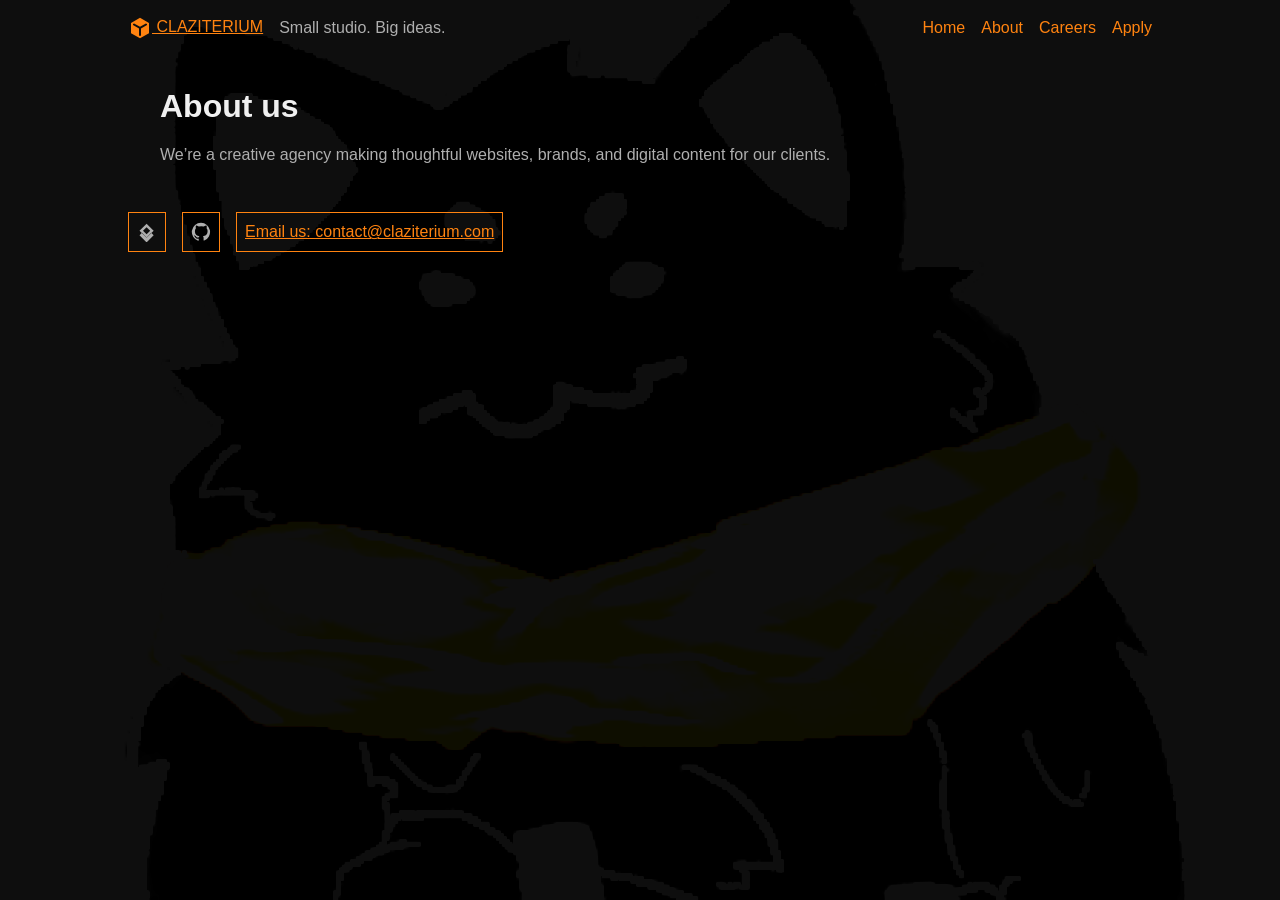
==== about.html @ a6db3840 "new layout and coolsies" ====
<!DOCTYPE html>
<html lang="en">
<head>
  <meta charset="UTF-8">
  <meta name="viewport" content="width=device-width, initial-scale=1">
  <meta name="description" content="Meet Pixel & Pine, a creative agency building client-focused digital work.">
    <link rel="stylesheet" href="layout.css">
  <link rel="stylesheet" href="colors.css">
  <link rel="stylesheet" href="animations.css">
  <title>About | CLAZITERIUM</title>
</head>
<body>
  <header>
    <p><a href="index.html"><svg class="company-logo" viewBox="0 -960 960 960" role="img"><use href="company_logo.svg#company-logo"></use></svg> CLAZITERIUM</a></p>
    <p>Small studio. Big ideas.</p>
    <nav>
      <a href="index.html">Home</a>
      <a href="about.html">About</a>
      <a href="jobs.html">Careers</a>
      <a href="apply.html">Apply</a>
    </nav>
  </header>

  <main>
    <h1>About us</h1>
    <p>We’re a creative agency making thoughtful websites, brands, and digital content for our clients.</p>
  </main>

  <footer>
    <a class="footer-icon-link" href="https://claziterium22080.atlassian.net/jira/software/projects/WWTP/summary?atlOrigin=eyJpIjoiZjNmYmI2YmEwNzhlNDMzZDg2ZTFlYWZmYTFjOGUzZjgiLCJwIjoiaiJ9">
      <svg viewBox="0 0 24 24" ><path d="M11.5 2 3 10.5l8.5 8.5L20 10.5 11.5 2Zm0 4.2 4.3 4.3-4.3 4.3-4.3-4.3 4.3-4.3ZM6 13l5.5 5.5L17 13l3 3-8.5 8.5L3 16l3-3Z"/></svg>
    </a>
    <a class="footer-icon-link" href="https://github.com/106726865/group-project">
      <svg viewBox="0 0 24 24" ><path d="M12 .9a11.1 11.1 0 0 0-3.5 21.6c.6.1.8-.2.8-.5v-2c-3.3.7-4-1.4-4-1.4-.5-1.3-1.3-1.6-1.3-1.6-1.1-.8.1-.8.1-.8 1.2.1 1.8 1.2 1.8 1.2 1.1 1.8 2.8 1.3 3.5 1 .1-.8.4-1.3.8-1.6-2.7-.3-5.5-1.3-5.5-6.1 0-1.3.5-2.4 1.2-3.2-.1-.3-.5-1.5.1-3.2 0 0 1-.3 3.3 1.2a11.4 11.4 0 0 1 6 0c2.3-1.5 3.3-1.2 3.3-1.2.6 1.7.2 2.9.1 3.2.8.8 1.2 1.9 1.2 3.2 0 4.8-2.9 5.8-5.6 6.1.4.4.8 1 .8 2v3c0 .3.2.6.8.5A11.1 11.1 0 0 0 12 .9Z"/></svg>
    </a>
    <a class="footer-email-link" href="mailto:contact@claziterium.com">Email us: contact@claziterium.com</a>
  </footer>
</body>
</html>
---- layout.css ----
body {
  width: 80%;
  margin: 0 auto;
  padding: 1rem;
}

header {
  display: flex;
  flex-wrap: wrap;
  align-items: center;
  gap: 1rem;
}

header p,
footer p {
  margin: 0;
}

header nav {
  display: flex;
  flex-wrap: wrap;
  gap: 1rem;
  margin-left: auto;
}

.company-logo {
  width: 1.5em;
  height: 1.5em;
  vertical-align: middle;
}

main {
  max-width: 60rem;
  margin: 3rem auto;
}

main > img {
  display: block;
  width: 100%;
  height: auto;
}

table {
  width: 100%;
  border-collapse: collapse;
  text-align: left;
}

th,
td {
  padding: 0.5rem;
}

form {
  display: flex;
  flex-wrap: wrap;
  align-items: center;
  gap: 0.5rem;
}

footer {
  display: flex;
  flex-wrap: wrap;
  align-items: center;
  gap: 1rem;
  margin-top: 3rem;
}

.footer-icon-link,
.footer-email-link {
  display: inline-flex;
  align-items: center;
  justify-content: center;
  min-height: 2.5rem;
  box-sizing: border-box;
  border: 1px solid currentColor;
  padding: 0.5rem;
}

.footer-icon-link svg {
  width: 1.25rem;
  height: 1.25rem;
  fill: currentColor;
}

@media (max-width: 40rem) {
  header nav {
    width: 100%;
    margin-left: 0;
  }
}

.intro-page {
  max-width: none;
  padding: 0;
}

.intro-header {
  position: relative;
  display: block;
}

.intro-brand {
  padding: 4rem 1.5rem 1rem;
  font-weight: bold;
}

.intro-search {
  position: absolute;
  top: 1rem;
  right: 1.5rem;
}

.intro-search input {
  min-width: 0;
  flex: 1;
}

.intro-brand .company-logo {
  width: 2rem;
  height: 2rem;
}

.intro-brand h1 {
  margin: 0;
  font-size: clamp(3rem, 12vw, 10rem);
  font-weight: bold;
  line-height: 1;
}

.intro-info-bar {
  display: grid;
  grid-template-columns: 1fr auto 1fr;
  align-items: center;
  gap: 1rem;
  padding: 0.75rem 1.5rem;
}

.intro-info-bar > :last-child {
  text-align: right;
}

.intro-info-bar nav {
  display: flex;
  flex-wrap: wrap;
  justify-content: center;
  gap: 1rem;
  margin: 0;
}

.intro-main {
  max-width: none;
  margin: 0;
  padding: 1.5rem 0;
}

.intro-sec {
  display: grid;
  grid-template-columns: 1fr;
  align-items: start;
  min-height: 24rem;
}

.intro-sec img {
  display: block;
  width: 100%;
  height: 24rem;
  object-fit: cover;
}

.intro-tagline {
  width: 100%;
  box-sizing: border-box;
  padding: 0.5rem 1.5rem;
}

.intro-tagline p {
  margin-top: 0;
  font-size: clamp(1.5rem, 4vw, 3.5rem);
}

.intro-tagline h2 {
  margin-top: 0.5rem;
  font-size: clamp(3rem, 10vw, 9rem);
  line-height: 0.98;
  text-align: right;
}

.intro-details {
  max-width: 60rem;
  margin: 3rem auto;
  padding: 0 1.5rem;
  font-size: 1.5em;
}

table {
  width: 100%;
  margin-inline: auto;
}

table,
table th,
table td {
  border: 1px solid #fff;
}

@media (max-width: 40rem) {
  .intro-search {
    right: 1rem;
    left: 1rem;
  }

  .intro-brand {
    padding-top: 5rem;
  }

  .intro-info-bar {
    grid-template-columns: 1fr;
  }

  .intro-info-bar > :last-child {
    text-align: left;
  }

  .intro-info-bar nav {
    justify-content: flex-start;
  }

  .intro-sec {
    grid-template-columns: 1fr;
  }

  .intro-sec img {
    height: auto;
    max-height: 24rem;
    object-fit: contain;
    object-position: left;
  }
}

nav a {
  text-decoration: none;
}

nav a:hover {
  text-decoration: underline;
}

.intro-info-bar {
  font-size: 1.5em;
}

.intro-page {
  width: 100%;
  max-width: none;
  margin: 0;
  padding: 0;
}

.intro-page .intro-brand {
  display: flex;
  align-items: center;
  justify-content: space-between;
  gap: 1rem;
  padding: clamp(1rem, 2.5vw, 2rem);
  border-bottom: 1px solid rgb(175 175 175 / 55%);
}

.intro-page .intro-brand .company-logo {
  order: 1;
  flex: 0 0 auto;
  width: clamp(2rem, 5vw, 4rem);
  height: clamp(2rem, 5vw, 4rem);
}

.intro-page .intro-brand h1 {
  min-width: 0;
  font-size: clamp(2.4rem, 10vw, 9rem);
  overflow-wrap: anywhere;
}

.intro-page .intro-info-bar {
  grid-template-columns: minmax(0, 1fr) auto minmax(0, 1fr);
  gap: 0;
  padding: 0;
  border-bottom: 1px solid rgb(175 175 175 / 55%);
  font-size: 1rem;
}

.intro-page .intro-info-bar > p {
  padding: 0.85rem 1rem;
  font-family: monospace;
  font-size: 0.75rem;
  letter-spacing: 0.08em;
  text-transform: uppercase;
}

.intro-page .intro-info-bar > :last-child {
  text-align: right;
}

.intro-page .intro-info-bar nav {
  gap: 0;
}

.intro-page .intro-info-bar nav a {
  display: block;
  padding: 0.85rem 1rem;
  border-right: 1px solid rgb(175 175 175 / 55%);
  border-left: 1px solid rgb(175 175 175 / 55%);
  font-family: monospace;
  font-size: 0.75rem;
  letter-spacing: 0.08em;
  text-transform: uppercase;
}

.intro-page .intro-main {
  display: grid;
  grid-template-columns: repeat(12, minmax(0, 1fr));
  grid-template-rows: minmax(24rem, auto) minmax(10rem, auto);
  max-width: none;
  margin: 0;
  padding: 0;
}

.intro-page .intro-sec,
.intro-page .intro-details,
.intro-page .intro-idea,
.intro-page .intro-search {
  min-width: 0;
  box-sizing: border-box;
  border: 1px solid rgb(175 175 175 / 55%);
}

.intro-page .intro-sec {
  grid-column: 1 / 9;
  grid-row: 1;
  display: flex;
  min-height: 0;
  align-items: stretch;
  background: linear-gradient(135deg, rgb(255 131 16 / 8%), transparent 65%);
}

.intro-page .intro-tagline {
  display: flex;
  flex-direction: column;
  justify-content: space-between;
  width: 100%;
  padding: clamp(1rem, 2.5vw, 2.5rem);
}

.intro-page .intro-tagline h2 {
  max-width: 12ch;
  margin: 2rem 0 0;
  font-size: clamp(3rem, 8vw, 8rem);
  line-height: 0.92;
  text-align: left;
  text-wrap: balance;
}

.intro-page .intro-details {
  grid-column: 9 / 13;
  grid-row: 1;
  max-width: none;
  min-height: 0;
  margin: 0;
  padding: clamp(1rem, 2vw, 1.75rem);
  background-color: rgb(255 255 255 / 3%);
  font-size: 1rem;
}

.intro-page .intro-details h2,
.intro-page .intro-search h2 {
  margin: 0.75rem 0 1rem;
  font-size: clamp(1.5rem, 2.5vw, 2.25rem);
  line-height: 1;
}

.intro-page .intro-details table {
  margin: 0;
  border-collapse: collapse;
  font-size: clamp(0.8rem, 1.2vw, 1rem);
}

.intro-page .intro-details table th,
.intro-page .intro-details table td {
  padding: 0.65rem 0.5rem;
  border: 1px solid rgb(175 175 175 / 40%);
}

.intro-page .intro-details table th {
  text-align: left;
}

.intro-page {
  display: block;
  font-family: monospace;
  font-size: 0.72rem;
  letter-spacing: 0.12em;
  text-transform: uppercase;
}

.intro-page .intro-idea {
  grid-column: 1 / 6;
  grid-row: 2;
  display: flex;
  flex-direction: column;
  justify-content: space-between;
  padding: 1rem clamp(1rem, 2.5vw, 2rem);
  background-color: rgb(255 255 255 / 3%);
}

.intro-page .intro-idea p {
  margin: 0;
  font-size: clamp(1.5rem, 3.5vw, 3rem);
  font-weight: 700;
  line-height: 0.95;
}

.intro-page .intro-search {
  position: static;
  top: auto;
  right: auto;
  left: auto;
  grid-column: 6 / 13;
  grid-row: 2;
  padding: 1rem clamp(1rem, 2.5vw, 2rem);
  background-color: rgb(255 131 16 / 5%);
}

.intro-page .intro-search form {
  display: grid;
  grid-template-columns: minmax(0, 1fr) auto;
  gap: 0.5rem;
}

.intro-page .intro-search label {
  grid-column: 1 / -1;
  font-size: 0.85rem;
}

.intro-page > footer {
  gap: 0;
  margin-top: 0;
  padding: 0.75rem 1rem;
  border: 1px solid rgb(175 175 175 / 55%);
}

.intro-page > footer > a {
  margin-left: -1px;
}

@media (max-width: 55rem) {
  .intro-page .intro-main {
    grid-template-columns: repeat(6, minmax(0, 1fr));
    grid-template-rows: minmax(22rem, auto) minmax(10rem, auto) minmax(10rem, auto);
  }

  .intro-page .intro-sec {
    grid-column: 1 / 5;
  }

  .intro-page .intro-details {
    grid-column: 5 / 7;
  }

  .intro-page .intro-idea {
    grid-column: 1 / 4;
    grid-row: 2;
  }

  .intro-page .intro-search {
    grid-column: 4 / 7;
    grid-row: 2;
  }
}

@media (max-width: 40rem) {
  .intro-page .intro-brand h1 {
    font-size: clamp(2.2rem, 11vw, 4.5rem);
  }

  .intro-page .intro-info-bar {
    grid-template-columns: 1fr;
  }

  .intro-page .intro-info-bar > :last-child {
    display: none;
  }

  .intro-page .intro-info-bar nav {
    justify-content: flex-start;
    border-top: 1px solid rgb(175 175 175 / 55%);
  }

  .intro-page .intro-info-bar nav a {
    flex: 1 1 auto;
    padding-inline: 0.65rem;
    text-align: center;
  }

  .intro-page .intro-main {
    grid-template-columns: repeat(2, minmax(0, 1fr));
    grid-template-rows: minmax(20rem, auto) auto auto;
  }

  .intro-page .intro-sec {
    grid-column: 1 / -1;
    grid-row: 1;
  }

  .intro-page .intro-tagline h2 {
    max-width: 10ch;
    font-size: clamp(3rem, 15vw, 5rem);
  }

  .intro-page .intro-details {
    grid-column: 1 / -1;
    grid-row: 2;
  }

  .intro-page .intro-idea {
    grid-column: 1;
    grid-row: 3;
    min-height: 9rem;
  }

  .intro-page .intro-search {
    grid-column: 2;
    grid-row: 3;
    min-height: 9rem;
  }

  .intro-page .intro-search form {
    grid-template-columns: 1fr;
  }

  .intro-page .intro-search label {
    grid-column: 1;
  }
}
---- colors.css ----
* {
    font-family: Arial, Helvetica, sans-serif;
    color: rgb(175 175 175 / 100%);
    h1, h2, th {
        color: rgb(240 240 240 / 100%)
    };
    p {
        color: rgb(175 175 175 / 100%);
    }
    [href] {
        color: rgb(255, 131, 16);
    }
}

body {
  background-color: rgb(14 14 14 / 100%);
  background-image:url("caption.png");
  background-blend-mode: darken;
  background-repeat: no-repeat;
  background-position: center;
  background-size: cover;
  background-attachment: fixed;
}

#site-search {
  background-color: #000;
}

svg {
    fill:rgb(255, 131, 16);
}
---- animations.css ----
.thecoolhire {
  height: 2rem;
  overflow: hidden;
  background-color: #ffbd16;
  animation: hiring-background-flash 2.5s linear infinite;
}

.thecoolhire span {
  font-family: monospace;
  font-weight: 700;
}

.hire-bar {
  display: flex;
  width: max-content;
  height: 100%;
  gap: 0;
  animation: hiring-scroll 24s linear infinite;
}

.hire-gr {
  display: flex;
  flex: 0 0 auto;
  align-items: center;
  width: max-content;
  gap: 30px;
  padding-right: 30px;
  white-space: nowrap;
}

.hire-gr > span:not(.main-strip) {
  flex: 0 0 auto;
  color: #000;
  font-size: 26px;
  animation: hiring-text-flash 2.5s linear infinite;
}

.hire-gr .main-strip {
  display: block;
  flex: 0 0 20rem;
  box-sizing: border-box;
  height: 1.25rem;
  color: #000;
  background-image: repeating-linear-gradient(
    45deg,
    currentColor 0 8px,
    transparent 8px 16px
  );
  animation: hiring-text-flash 2.5s linear infinite;
}

@keyframes hiring-scroll {
  to {
    transform: translateX(-10%);
  }
}

@keyframes hiring-background-flash {
  0%,
  30%,
  100% {
    background-color: #ffbd16;
  }

  50%,
  80% {
    background-color: #ea1b1b;
  }
}

@keyframes hiring-text-flash {
  0%,
  30%,
  100% {
    color: #000;
  }

  50%,
  80% {
    color: #fff;
  }
}
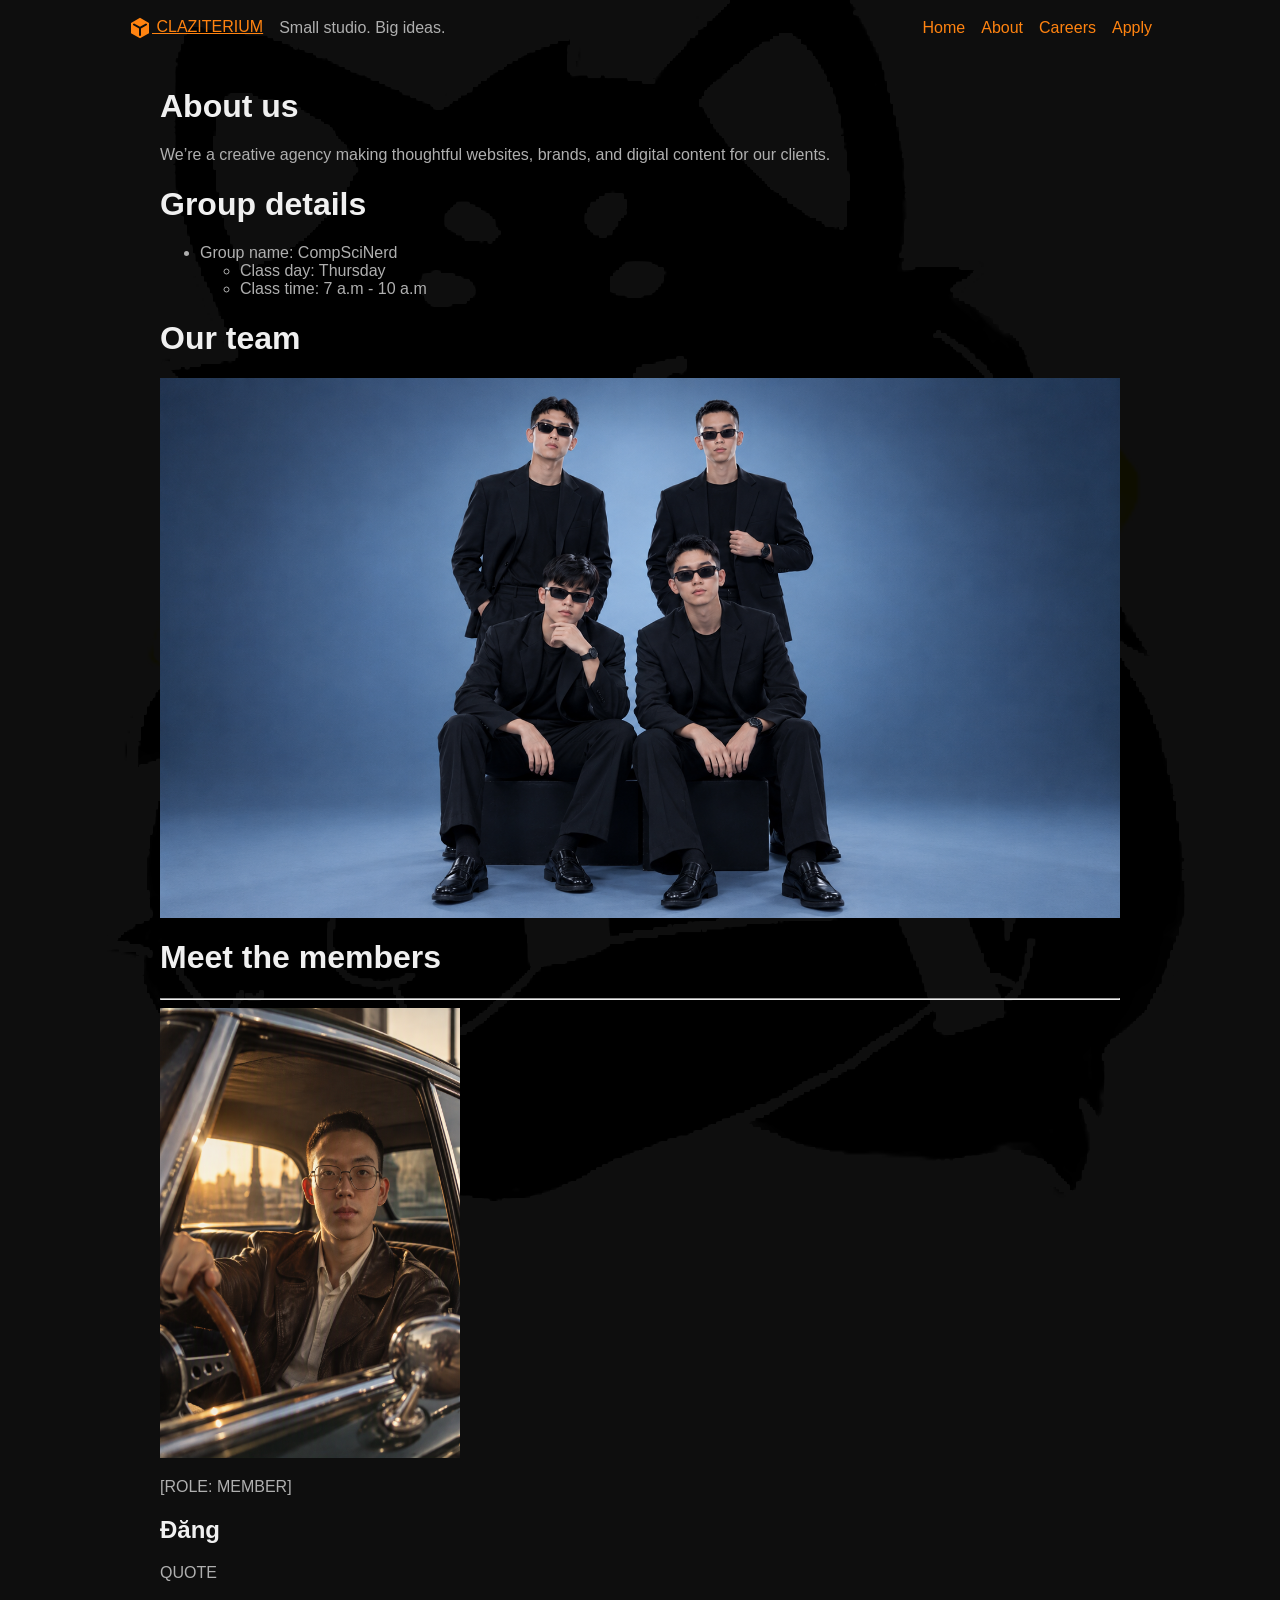
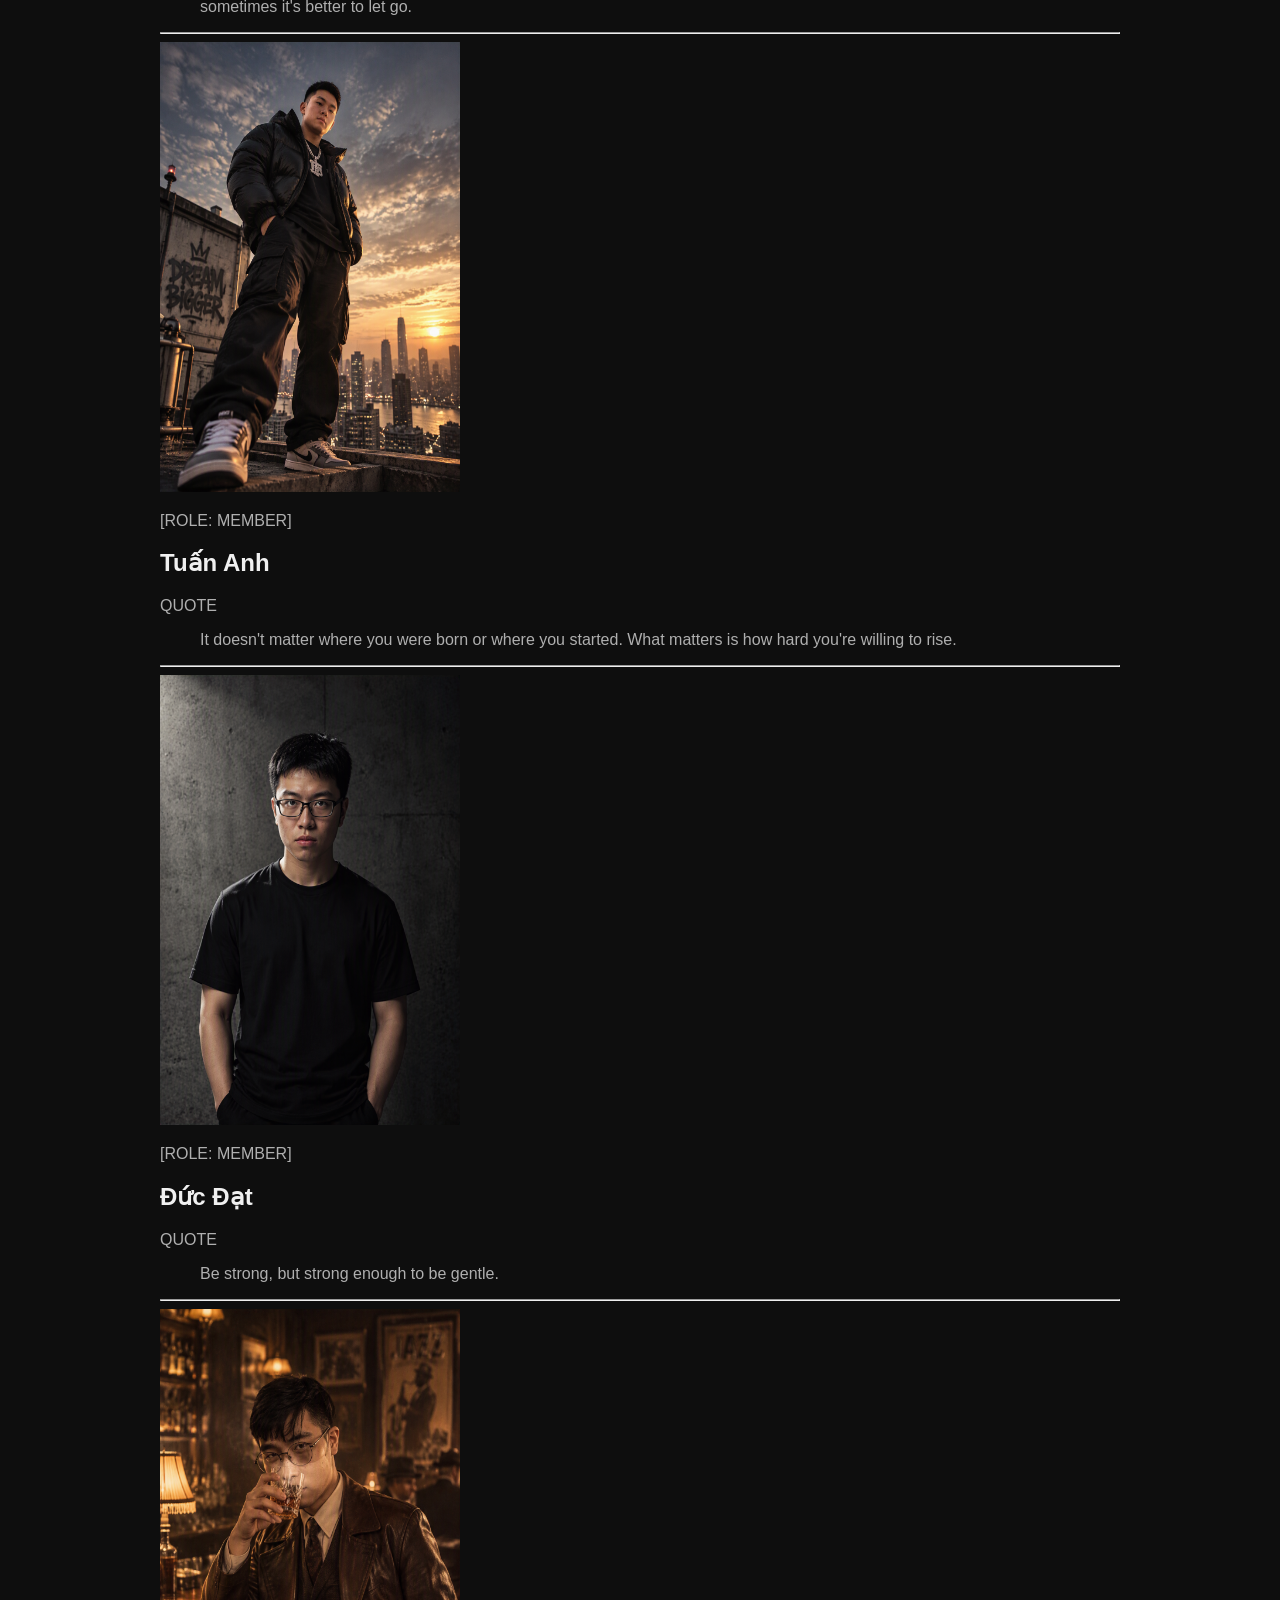
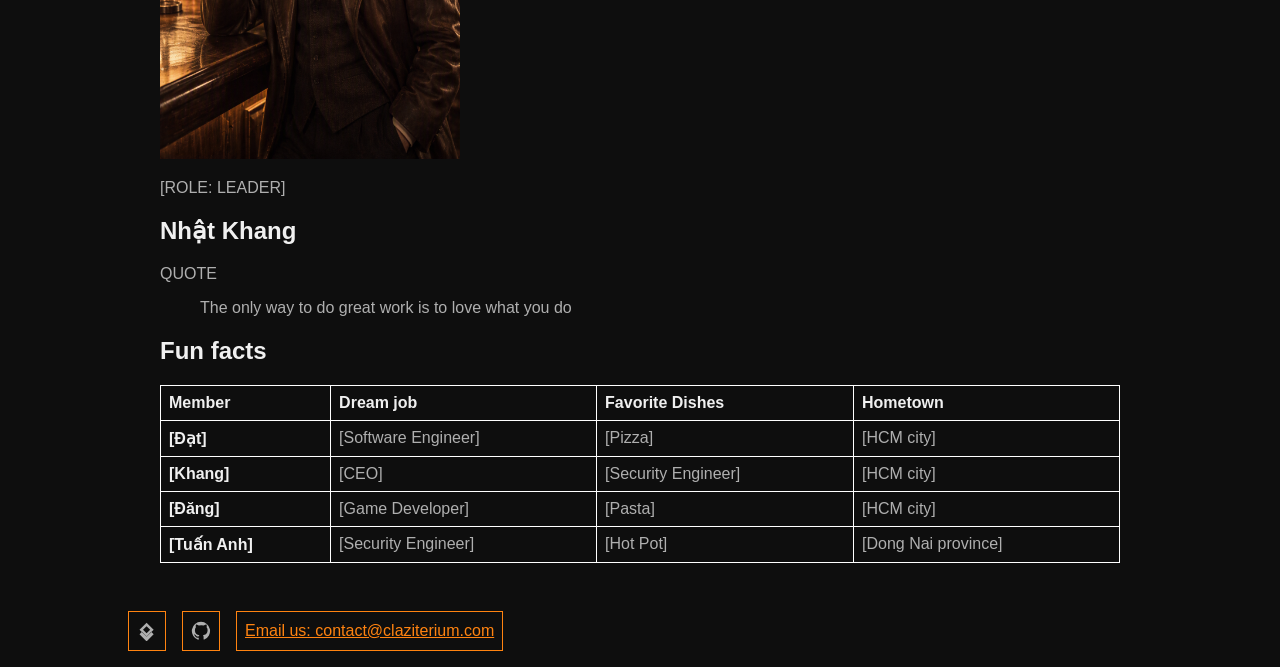
==== commit c3108a5c: "update about.html and individual, team pic" ====
--- a/about.html
+++ b/about.html
@@ -24,6 +24,93 @@
   <main>
     <h1>About us</h1>
     <p>We’re a creative agency making thoughtful websites, brands, and digital content for our clients.</p>
+    <h1>Group details</h1>
+    <ul>
+        <li>Group name: CompSciNerd</li>
+        <ul>
+            <li>Class day: Thursday</li>
+            <li>Class time: 7 a.m - 10 a.m</li>
+        </ul>
+    </ul>
+    
+    
+    <h1>Our team</h1>
+    <img src="teampic.png" width="1200" height="675" alt="team picture" class="team_pic">
+    <h1>Meet the members</h1>
+    <hr>
+    <div class="member-card">
+        <img src="dang.png" width="300" height="450">
+    
+        <div>
+            <p class="role">[ROLE: MEMBER]</p>
+            <h2>Đăng</h2>
+            <p>QUOTE</p>
+            <blockquote>sometimes it's better to let go.</blockquote>
+        </div>
+    </div>
+    <hr>
+
+
+    <div class="member-card">
+        <img src="ta.png" width="300" height="450">
+    
+        <div>
+            <p class="role">[ROLE: MEMBER]</p>
+            <h2>Tuấn Anh</h2>
+            <p>QUOTE</p>
+            <blockquote>It doesn't matter where you were born or where you started. What matters is how hard you're willing to rise.</blockquote>
+        </div>
+    </div>
+    <hr>
+
+
+    <div class="member-card">
+        <img src="dat.png" width="300" height="450">
+    
+        <div>
+            <p class="role">[ROLE: MEMBER]</p>
+            <h2>Đức Đạt</h2>
+            <p>QUOTE</p>
+            <blockquote>Be strong, but strong enough to be gentle.</blockquote>
+        </div>
+    </div>
+    <hr>
+
+
+
+    <div class="member-card">
+        <img src="khang.png" width="300" height="450">
+    
+        <div>
+            <p class="role">[ROLE: LEADER]</p>
+            <h2>Nhật Khang</h2>
+            <p>QUOTE</p>
+            <blockquote>The only way to do great work is to love what you do</blockquote>
+        </div>
+    </div>
+    
+    <h2 id="facts-heading">Fun facts</h2>
+    <div>
+        <table>
+          <thead>
+            <tr>
+              <th scope="col">Member</th>
+              <th scope="col">Dream job</th>
+              <th scope="col">Favorite Dishes</th>
+              <th scope="col">Hometown</th>
+            </tr>
+          </thead>
+          <tbody>
+            <tr><th scope="row">[Đạt]</th><td>[Software Engineer]</td><td>[Pizza]</td><td>[HCM city]</td></tr>
+            <tr><th scope="row">[Khang]</th><td>[CEO]</td><td>[Security Engineer]</td><td>[HCM city]</td></tr>
+            <tr><th scope="row">[Đăng]</th><td>[Game Developer]</td><td>[Pasta]</td><td>[HCM city]</td></tr>
+            <tr><th scope="row">[Tuấn Anh]</th><td>[Security Engineer]</td><td>[Hot Pot]</td><td>[Dong Nai province]</td></tr>
+          </tbody>
+        </table>
+    </div>
+
+
+
   </main>
 
   <footer>
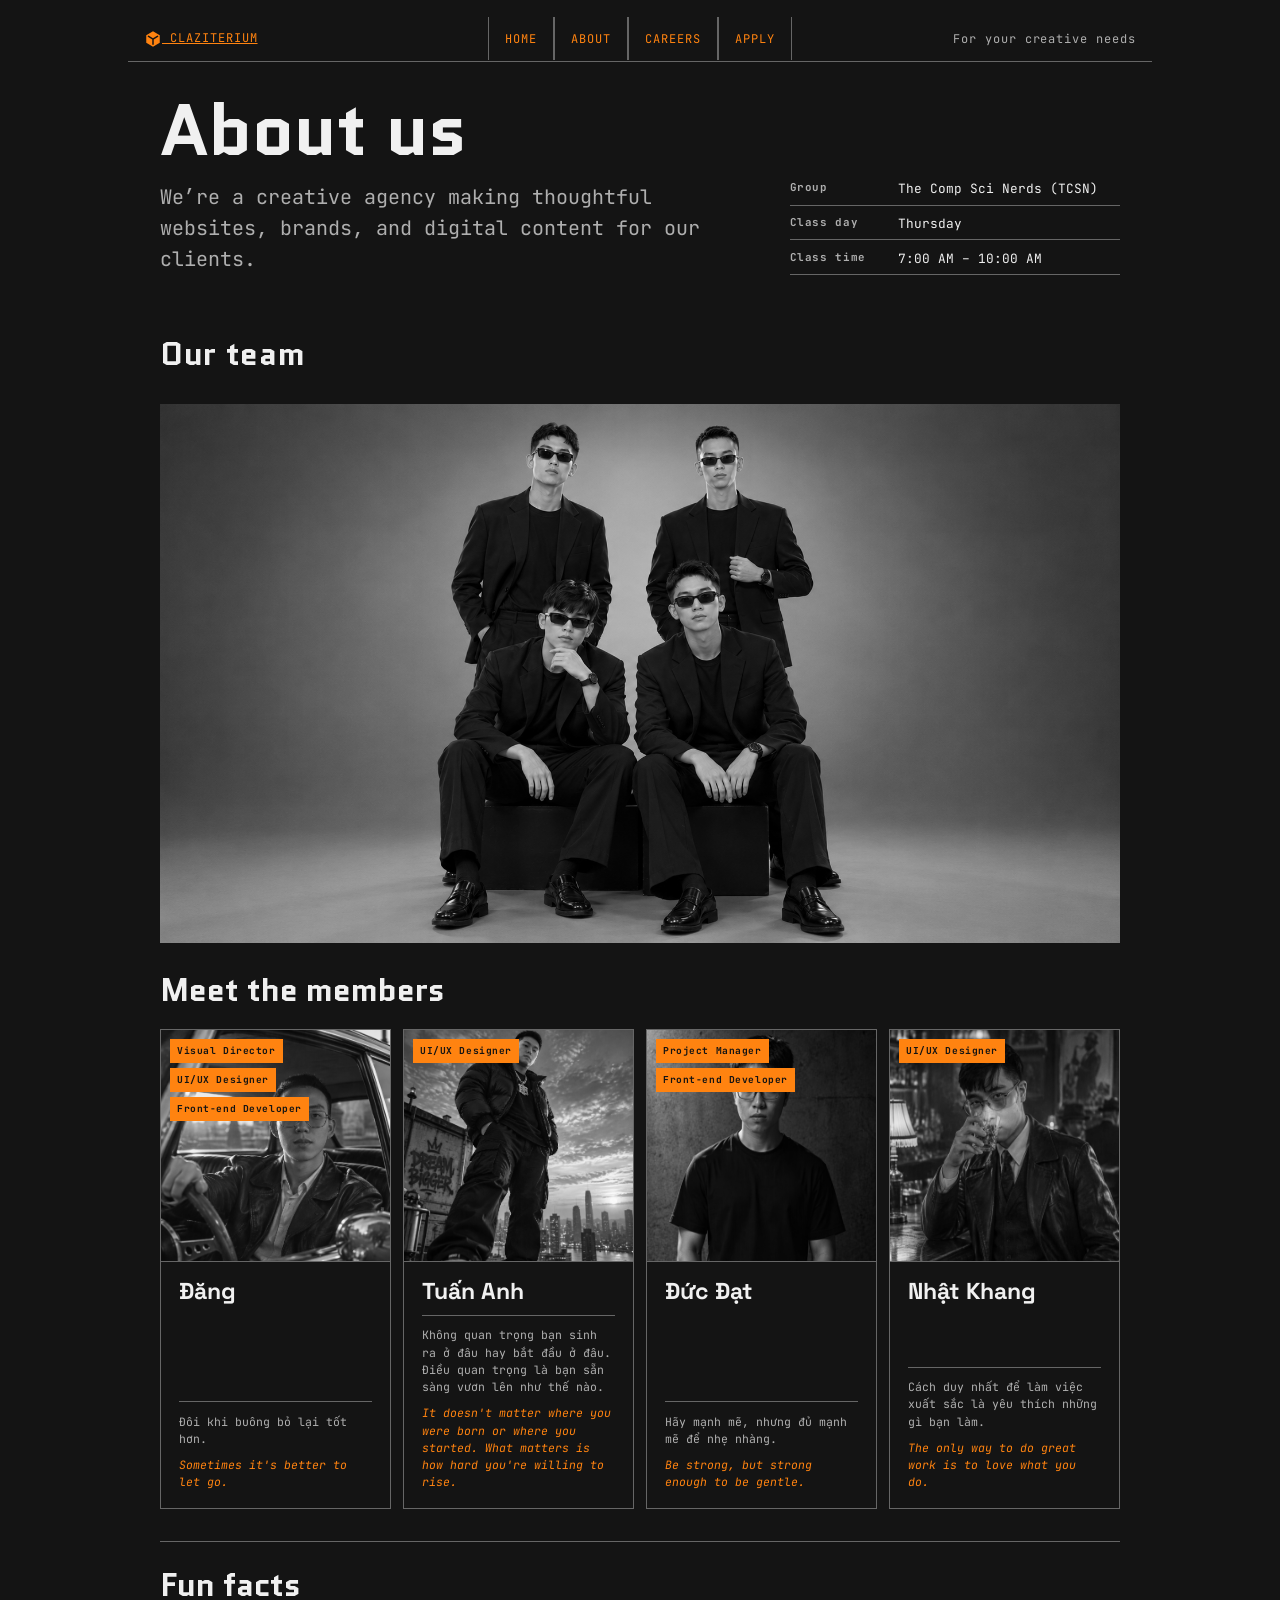
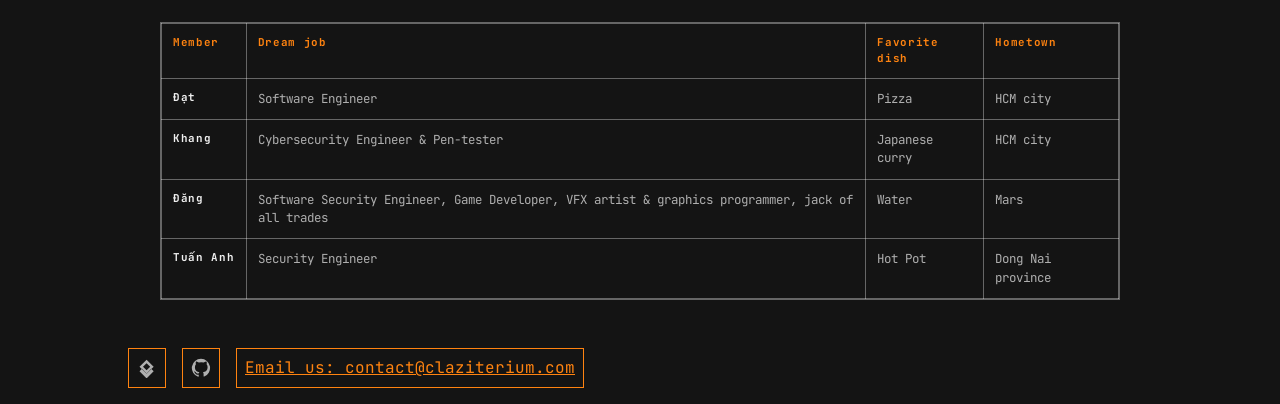
==== commit c69d661f: "dau ma" ====
--- a/about.html
+++ b/about.html
@@ -7,110 +7,131 @@
     <link rel="stylesheet" href="layout.css">
   <link rel="stylesheet" href="colors.css">
   <link rel="stylesheet" href="animations.css">
-  <title>About | CLAZITERIUM</title>
+  <link rel="stylesheet" href="about-styles.css">
+  <title>CLAZITERIUM | About</title>
 </head>
 <body>
-  <header>
+  <header class="site-header">
     <p><a href="index.html"><svg class="company-logo" viewBox="0 -960 960 960" role="img"><use href="company_logo.svg#company-logo"></use></svg> CLAZITERIUM</a></p>
-    <p>Small studio. Big ideas.</p>
     <nav>
       <a href="index.html">Home</a>
       <a href="about.html">About</a>
       <a href="jobs.html">Careers</a>
       <a href="apply.html">Apply</a>
     </nav>
+    <p class="site-header-note">For your creative needs</p>
   </header>
 
-  <main>
-    <h1>About us</h1>
-    <p>We’re a creative agency making thoughtful websites, brands, and digital content for our clients.</p>
-    <h1>Group details</h1>
-    <ul>
-        <li>Group name: CompSciNerd</li>
-        <ul>
-            <li>Class day: Thursday</li>
-            <li>Class time: 7 a.m - 10 a.m</li>
-        </ul>
-    </ul>
-    
-    
-    <h1>Our team</h1>
-    <img src="teampic.png" width="1200" height="675" alt="team picture" class="team_pic">
-    <h1>Meet the members</h1>
-    <hr>
-    <div class="member-card">
-        <img src="dang.png" width="300" height="450">
-    
-        <div>
-            <p class="role">[ROLE: MEMBER]</p>
-            <h2>Đăng</h2>
-            <p>QUOTE</p>
-            <blockquote>sometimes it's better to let go.</blockquote>
-        </div>
-    </div>
-    <hr>
+  <main class="about-page">
+    <section class="about-intro">
+      <div class="about-copy">
+        <h1>About us</h1>
+        <p>We’re a creative agency making thoughtful websites, brands, and digital content for our clients.</p>
+      </div>
+      <dl class="group-details">
+        <div><dt>Group</dt><dd>The Comp Sci Nerds (TCSN)</dd></div>
+        <div><dt>Class day</dt><dd>Thursday</dd></div>
+        <div><dt>Class time</dt><dd>7:00 AM – 10:00 AM</dd></div>
+      </dl>
+    </section>
 
+    <section class="team-section">
+      <div class="section-heading">
+        <h2 id="team-heading">Our team</h2>
+      </div>
+      <img src="teampic.png" width="1200" height="675" alt="The CLAZITERIUM team" class="team-picture" style="filter: grayscale();">
+      <h2 class="members-heading">Meet the members</h2>
+      <div class="member-list">
+        <article class="member-card">
+          <div class="member-image">
+            <img src="dang.png" width="300" height="450" alt="Đăng">
+            <div class="role-list">
+              <p class="role">Visual Director</p>
+              <p class="role">UI/UX Designer</p>
+              <p class="role">Front-end Developer</p>
+            </div>
+          </div>
+          <div class="member-details">
+            <h3>Đăng</h3>
+            <blockquote>
+              <p>Đôi khi buông bỏ lại tốt hơn.</p>
+              <p class="translate">Sometimes it's better to let go.</p>
+            </blockquote>
+          </div>
+        </article>
 
-    <div class="member-card">
-        <img src="ta.png" width="300" height="450">
-    
-        <div>
-            <p class="role">[ROLE: MEMBER]</p>
-            <h2>Tuấn Anh</h2>
-            <p>QUOTE</p>
-            <blockquote>It doesn't matter where you were born or where you started. What matters is how hard you're willing to rise.</blockquote>
-        </div>
-    </div>
-    <hr>
+        <article class="member-card">
+          <div class="member-image">
+            <img src="ta.png" width="300" height="450" alt="Tuấn Anh">
+            <div class="role-list">
+              <p class="role">UI/UX Designer</p>
+            </div>
+          </div>
+          <div class="member-details">
+            <h3>Tuấn Anh</h3>
+            <blockquote>
+              <p>Không quan trọng bạn sinh ra ở đâu hay bắt đầu ở đâu. Điều quan trọng là bạn sẵn sàng vươn lên như thế nào.</p>
+              <p class="translate">It doesn't matter where you were born or where you started. What matters is how hard you're willing to rise.</p>
+            </blockquote>
+          </div>
+        </article>
 
+        <article class="member-card">
+          <div class="member-image">
+            <img src="dat.png" width="300" height="450" alt="Đức Đạt">
+            <div class="role-list">
+              <p class="role">Project Manager</p>
+              <p class="role">Front-end Developer</p>
+            </div>
+          </div>
+          <div class="member-details">
+            <h3>Đức Đạt</h3>
+            <blockquote>
+              <p>Hãy mạnh mẽ, nhưng đủ mạnh mẽ để nhẹ nhàng.</p>
+              <p class="translate">Be strong, but strong enough to be gentle.</p>
+            </blockquote>
+          </div>
+        </article>
 
-    <div class="member-card">
-        <img src="dat.png" width="300" height="450">
-    
-        <div>
-            <p class="role">[ROLE: MEMBER]</p>
-            <h2>Đức Đạt</h2>
-            <p>QUOTE</p>
-            <blockquote>Be strong, but strong enough to be gentle.</blockquote>
-        </div>
-    </div>
-    <hr>
+        <article class="member-card">
+          <div class="member-image">
+            <img src="khang.png" width="300" height="450" alt="Nhật Khang">
+            <div class="role-list">
+              <p class="role">UI/UX Designer</p>
+            </div>
+          </div>
+          <div class="member-details">
+            <h3>Nhật Khang</h3>
+            <blockquote>
+              <p>Cách duy nhất để làm việc xuất sắc là yêu thích những gì bạn làm.</p>
+              <p class="translate">The only way to do great work is to love what you do.</p>
+            </blockquote>
+          </div>
+        </article>
+      </div>
+    </section>
 
-
-
-    <div class="member-card">
-        <img src="khang.png" width="300" height="450">
-    
-        <div>
-            <p class="role">[ROLE: LEADER]</p>
-            <h2>Nhật Khang</h2>
-            <p>QUOTE</p>
-            <blockquote>The only way to do great work is to love what you do</blockquote>
-        </div>
-    </div>
-    
-    <h2 id="facts-heading">Fun facts</h2>
-    <div>
+    <section class="facts-section">
+      <h2 id="facts-heading">Fun facts</h2>
+      <div class="facts-table-wrap">
         <table>
           <thead>
             <tr>
               <th scope="col">Member</th>
               <th scope="col">Dream job</th>
-              <th scope="col">Favorite Dishes</th>
+              <th scope="col">Favorite dish</th>
               <th scope="col">Hometown</th>
             </tr>
           </thead>
           <tbody>
-            <tr><th scope="row">[Đạt]</th><td>[Software Engineer]</td><td>[Pizza]</td><td>[HCM city]</td></tr>
-            <tr><th scope="row">[Khang]</th><td>[CEO]</td><td>[Security Engineer]</td><td>[HCM city]</td></tr>
-            <tr><th scope="row">[Đăng]</th><td>[Game Developer]</td><td>[Pasta]</td><td>[HCM city]</td></tr>
-            <tr><th scope="row">[Tuấn Anh]</th><td>[Security Engineer]</td><td>[Hot Pot]</td><td>[Dong Nai province]</td></tr>
+            <tr><th scope="row">Đạt</th><td>Software Engineer</td><td>Pizza</td><td>HCM city</td></tr>
+            <tr><th scope="row">Khang</th><td>Cybersecurity Engineer &amp; Pen-tester</td><td>Japanese curry</td><td>HCM city</td></tr>
+            <tr><th scope="row">Đăng</th><td>Software Security Engineer, Game Developer, VFX artist &amp; graphics programmer, jack of all trades</td><td>Water</td><td>Mars</td></tr>
+            <tr><th scope="row">Tuấn Anh</th><td>Security Engineer</td><td>Hot Pot</td><td>Dong Nai province</td></tr>
           </tbody>
         </table>
-    </div>
-
-
-
+      </div>
+    </section>
   </main>
 
   <footer>
--- a/layout.css
+++ b/layout.css
@@ -1,3 +1,5 @@
+@import url("variables.css");
+
 body {
   width: 80%;
   margin: 0 auto;
@@ -21,6 +23,55 @@
   flex-wrap: wrap;
   gap: 1rem;
   margin-left: auto;
+}
+
+.site-header {
+  display: grid;
+  grid-template-columns: minmax(0, 1fr) auto minmax(0, 1fr);
+  align-items: center;
+  gap: 0;
+  padding: 0;
+  border-bottom: 1px solid var(--border);
+}
+
+.site-header > p {
+  padding: 0.85rem 1rem;
+  font-family: var(--font-mono);
+  font-size: 0.75rem;
+  letter-spacing: 0.08em;
+}
+
+.site-header > p:first-child {
+  justify-self: start;
+}
+
+.site-header > .site-header-note {
+  justify-self: end;
+  text-align: right;
+}
+
+.site-header nav {
+  justify-content: center;
+  gap: 0;
+  margin: 0;
+}
+
+.site-header nav a {
+  display: block;
+  padding: 0.85rem 1rem;
+  border-right: 1px solid var(--border);
+  border-left: 1px solid var(--border);
+  font-family: var(--font-mono);
+  font-size: 0.75rem;
+  letter-spacing: 0.08em;
+  text-decoration: none;
+  text-transform: uppercase;
+}
+
+.site-header nav a:hover {
+  background: var(--accent);
+  color: var(--surface);
+  text-decoration: none;
 }
 
 .company-logo {
@@ -88,6 +139,25 @@
     width: 100%;
     margin-left: 0;
   }
+
+  .site-header {
+    grid-template-columns: 1fr;
+  }
+
+  .site-header > .site-header-note {
+    display: none;
+  }
+
+  .site-header nav {
+    width: 100%;
+    border-top: 1px solid var(--border);
+  }
+
+  .site-header nav a {
+    flex: 1 1 auto;
+    padding-inline: 0.65rem;
+    text-align: center;
+  }
 }
 
 .intro-page {
@@ -201,7 +271,7 @@
 table,
 table th,
 table td {
-  border: 1px solid #fff;
+  border: 1px solid var(--header);
 }
 
 @media (max-width: 40rem) {
@@ -263,7 +333,7 @@
   justify-content: space-between;
   gap: 1rem;
   padding: clamp(1rem, 2.5vw, 2rem);
-  border-bottom: 1px solid rgb(175 175 175 / 55%);
+  border-bottom: 1px solid var(--border);
 }
 
 .intro-page .intro-brand .company-logo {
@@ -283,16 +353,15 @@
   grid-template-columns: minmax(0, 1fr) auto minmax(0, 1fr);
   gap: 0;
   padding: 0;
-  border-bottom: 1px solid rgb(175 175 175 / 55%);
+  border-bottom: 1px solid var(--border);
   font-size: 1rem;
 }
 
 .intro-page .intro-info-bar > p {
   padding: 0.85rem 1rem;
-  font-family: monospace;
+  font-family: var(--font-mono);
   font-size: 0.75rem;
   letter-spacing: 0.08em;
-  text-transform: uppercase;
 }
 
 .intro-page .intro-info-bar > :last-child {
@@ -306,12 +375,11 @@
 .intro-page .intro-info-bar nav a {
   display: block;
   padding: 0.85rem 1rem;
-  border-right: 1px solid rgb(175 175 175 / 55%);
-  border-left: 1px solid rgb(175 175 175 / 55%);
-  font-family: monospace;
+  border-right: 1px solid var(--border);
+  border-left: 1px solid var(--border);
+  font-family: var(--font-mono);
   font-size: 0.75rem;
   letter-spacing: 0.08em;
-  text-transform: uppercase;
 }
 
 .intro-page .intro-main {
@@ -329,7 +397,7 @@
 .intro-page .intro-search {
   min-width: 0;
   box-sizing: border-box;
-  border: 1px solid rgb(175 175 175 / 55%);
+  border: 1px solid var(--border);
 }
 
 .intro-page .intro-sec {
@@ -338,7 +406,6 @@
   display: flex;
   min-height: 0;
   align-items: stretch;
-  background: linear-gradient(135deg, rgb(255 131 16 / 8%), transparent 65%);
 }
 
 .intro-page .intro-tagline {
@@ -365,7 +432,6 @@
   min-height: 0;
   margin: 0;
   padding: clamp(1rem, 2vw, 1.75rem);
-  background-color: rgb(255 255 255 / 3%);
   font-size: 1rem;
 }
 
@@ -385,7 +451,7 @@
 .intro-page .intro-details table th,
 .intro-page .intro-details table td {
   padding: 0.65rem 0.5rem;
-  border: 1px solid rgb(175 175 175 / 40%);
+  border: 1px solid var(--border);
 }
 
 .intro-page .intro-details table th {
@@ -394,10 +460,9 @@
 
 .intro-page {
   display: block;
-  font-family: monospace;
+  font-family: var(--font-mono);
   font-size: 0.72rem;
   letter-spacing: 0.12em;
-  text-transform: uppercase;
 }
 
 .intro-page .intro-idea {
@@ -407,7 +472,6 @@
   flex-direction: column;
   justify-content: space-between;
   padding: 1rem clamp(1rem, 2.5vw, 2rem);
-  background-color: rgb(255 255 255 / 3%);
 }
 
 .intro-page .intro-idea p {
@@ -425,7 +489,6 @@
   grid-column: 6 / 13;
   grid-row: 2;
   padding: 1rem clamp(1rem, 2.5vw, 2rem);
-  background-color: rgb(255 131 16 / 5%);
 }
 
 .intro-page .intro-search form {
@@ -439,11 +502,48 @@
   font-size: 0.85rem;
 }
 
+.intro-page .intro-search input[type="search"],
+.intro-page .intro-search button {
+  box-sizing: border-box;
+  min-height: 2.75rem;
+  border: 1px solid var(--border);
+  border-radius: 0;
+  font: inherit;
+  transition: 0.3s ease;
+}
+
+.intro-page .intro-search input[type="search"] {
+  width: 100%;
+  min-width: 0;
+  padding: 0.6rem 0.75rem;
+  color: var(--header);
+  background: var(--surface);
+}
+
+.intro-page .intro-search button {
+  padding: 0.6rem 1rem;
+  color: var(--surface);
+  background: var(--accent);
+  font-weight: 700;
+  cursor: pointer;
+}
+
+.intro-page .intro-search button:hover {
+  color: var(--header);
+  background: var(--surface);
+}
+
+.intro-page .intro-search input[type="search"]:focus-visible,
+.intro-page .intro-search button:focus-visible {
+  outline: 2px solid var(--accent);
+  outline-offset: 3px;
+}
+
 .intro-page > footer {
   gap: 0;
   margin-top: 0;
   padding: 0.75rem 1rem;
-  border: 1px solid rgb(175 175 175 / 55%);
+  border: 1px solid var(--border);
 }
 
 .intro-page > footer > a {
@@ -490,7 +590,7 @@
 
   .intro-page .intro-info-bar nav {
     justify-content: flex-start;
-    border-top: 1px solid rgb(175 175 175 / 55%);
+    border-top: 1px solid var(--border);
   }
 
   .intro-page .intro-info-bar nav a {
--- a/colors.css
+++ b/colors.css
@@ -1,31 +1,31 @@
+@import url("variables.css");
 * {
-    font-family: Arial, Helvetica, sans-serif;
-    color: rgb(175 175 175 / 100%);
-    h1, h2, th {
-        color: rgb(240 240 240 / 100%)
+    color: var(--text);
+    font-family: var(--font-mono);
+    h1 {
+        color: var(--header);
+        font-family: var(--font-head);
     };
-    p {
-        color: rgb(175 175 175 / 100%);
+    h2, th {
+        color: var(--header);
+        font-family: var(--font-body);
+    };
+    p, td, tr, label {
+        color: var(--text);
     }
     [href] {
-        color: rgb(255, 131, 16);
+        color: var(--accent);
     }
 }
 
 body {
-  background-color: rgb(14 14 14 / 100%);
-  background-image:url("caption.png");
-  background-blend-mode: darken;
-  background-repeat: no-repeat;
-  background-position: center;
-  background-size: cover;
-  background-attachment: fixed;
+  background-color: var(--surface);
 }
 
 #site-search {
-  background-color: #000;
+  background-color: var(--surface);
 }
 
 svg {
-    fill:rgb(255, 131, 16);
+    fill:var(--accent);
 }
--- a/animations.css
+++ b/animations.css
@@ -1,3 +1,4 @@
+@import url("variables.css");
 .thecoolhire {
   height: 2rem;
   overflow: hidden;
@@ -6,7 +7,7 @@
 }
 
 .thecoolhire span {
-  font-family: monospace;
+  font-family: var(--font-mono);
   font-weight: 700;
 }
 
@@ -31,7 +32,7 @@
 .hire-gr > span:not(.main-strip) {
   flex: 0 0 auto;
   color: #000;
-  font-size: 26px;
+  font-size: 1.5rem;
   animation: hiring-text-flash 2.5s linear infinite;
 }
 
@@ -80,3 +81,94 @@
     color: #fff;
   }
 }
+
+.intro-page .intro-brand {
+  overflow: hidden;
+}
+
+.intro-page .intro-brand h1 {
+  box-sizing: border-box;
+  padding: 0.12em 0.18em;
+  animation: landing-slide-from-left 800ms cubic-bezier(0.2, 0.8, 0.2, 1) both;
+}
+
+.intro-page .intro-main > section {
+  overflow: hidden;
+}
+
+.intro-page .intro-main .intro-tagline {
+  animation: landing-slide-from-bottom 700ms cubic-bezier(0.2, 0.8, 0.2, 1) both;
+}
+
+.intro-page .intro-sec .intro-tagline {
+  animation-delay: 250ms;
+}
+
+.intro-page .intro-details .intro-tagline {
+  animation-delay: 350ms;
+}
+
+.intro-page .intro-search .intro-tagline {
+  animation-delay: 900ms;
+}
+
+.intro-page .intro-main :is(th, td, p, label, button) {
+  animation: landing-text-enter 600ms cubic-bezier(0.2, 0.8, 0.2, 1) both;
+}
+
+.meh {
+  animation: landing-text-enter 600ms cubic-bezier(0.2, 0.8, 0.2, 1) both;
+}
+
+.intro-page .intro-details :is(th, td) {
+  animation-delay: 450ms;
+}
+
+.intro-page .intro-idea p {
+  animation-delay: 650ms;
+}
+
+.intro-page .intro-search :is(label, button) {
+  animation-delay: 800ms;
+}
+
+@keyframes landing-slide-from-left {
+  from {
+    transform: translateX(-105%);
+  }
+
+  to {
+    transform: translateX(0);
+  }
+}
+
+@keyframes landing-slide-from-bottom {
+  from {
+    transform: translateY(110%);
+  }
+
+  to {
+    transform: translateY(0);
+  }
+}
+
+@keyframes landing-text-enter {
+  from {
+    opacity: 0;
+    transform: translateY(1rem);
+  }
+
+  to {
+    opacity: 1;
+    transform: translateY(0);
+  }
+}
+
+@media (prefers-reduced-motion: reduce) {
+  .intro-page .intro-brand h1,
+  .intro-page .intro-main h2,
+  .intro-page .intro-main :is(th, td, p, label, button) {
+    animation: none;
+    transform: none;
+  }
+}
--- a/about-styles.css
+++ b/about-styles.css
@@ -0,0 +1,292 @@
+@import url("variables.css");
+
+.site-header {
+  border-bottom: 1px solid var(--border);
+}
+
+.about-page {
+  display: grid;
+  width: min(100%, 84rem);
+  max-width: none;
+  gap: 2rem;
+  margin: 2rem auto;
+  padding: 0 clamp(1rem, 3vw, 2rem);
+  box-sizing: border-box;
+}
+
+.about-page *,
+.about-page *::before,
+.about-page *::after {
+  border-radius: 0;
+}
+
+.about-page h1,
+.about-page h2,
+.about-page h3 {
+  margin: 0;
+  color: var(--header);
+}
+
+.about-page h1,
+.about-page h2 {
+  font-family: var(--font-head);
+}
+
+.about-page h1 {
+  font-size: clamp(2.5rem, 6vw, 4.5rem);
+  line-height: 1;
+}
+
+.about-page h2 {
+  font-size: clamp(1.5rem, 3vw, 2rem);
+}
+
+.about-page p,
+.about-page dd,
+.about-page td {
+  color: var(--text);
+}
+
+.about-intro {
+  display: grid;
+  grid-template-columns: minmax(0, 1.4fr) minmax(16rem, 0.8fr);
+  gap: clamp(1.5rem, 4vw, 4rem);
+  align-items: end;
+  padding-bottom: 1.5rem;
+  border-bottom: 0;
+}
+
+.about-copy p {
+  max-width: 40rem;
+  margin: 1rem 0 0;
+  font-size: clamp(1rem, 1.6vw, 1.25rem);
+  line-height: 1.55;
+}
+
+.group-details {
+  display: grid;
+  gap: 0.6rem;
+  margin: 0;
+}
+
+.group-details div {
+  display: grid;
+  grid-template-columns: 6rem minmax(0, 1fr);
+  gap: 0.75rem;
+  padding-bottom: 0.45rem;
+  border-bottom: 1px solid var(--border);
+}
+
+.group-details dt,
+.section-heading,
+.member-card .role,
+.facts-section th {
+  color: var(--text);
+  font-family: var(--font-mono);
+  font-size: 0.68rem;
+  font-weight: 700;
+  letter-spacing: 0.06em;
+}
+
+.group-details dd {
+  margin: 0;
+  color: var(--header);
+  font-size: 0.8rem;
+}
+
+.team-section {
+  display: grid;
+  gap: 1rem;
+}
+
+.section-heading {
+  padding-bottom: 0.65rem;
+  border-bottom: 0;
+}
+
+.team-picture {
+  display: block;
+  width: 100%;
+  height: auto;
+}
+
+.members-heading {
+  padding-top: 0.5rem;
+}
+
+.member-list {
+  display: grid;
+  grid-template-columns: repeat(4, minmax(0, 1fr));
+  gap: 0.75rem;
+}
+
+.member-card {
+  position: relative;
+  display: flex;
+  min-width: 0;
+  flex-direction: column;
+  border: 1px solid var(--border);
+  background: var(--surface);
+}
+
+.member-image {
+  position: relative;
+  min-width: 0;
+}
+
+.member-image img {
+  display: block;
+  width: 100%;
+  height: clamp(10rem, 18vw, 15rem);
+  border-bottom: 1px solid var(--border);
+  object-fit: cover;
+  object-position: center 35%;
+  filter:grayscale();
+}
+
+.role-list {
+  position: absolute;
+  top: 0.55rem;
+  left: 0.55rem;
+  display: flex;
+  max-width: calc(100% - 1.1rem);
+  flex-wrap: wrap;
+  align-items: flex-start;
+  gap: 5px;
+}
+
+.member-card .role {
+  max-width: 100%;
+  margin: 0;
+  padding: 0.35rem 0.45rem;
+  background: var(--accent);
+  color: var(--surface);
+  font-size: 0.6rem;
+  font-weight: 700;
+  line-height: 1.35;
+  overflow-wrap: break-word;
+}
+
+.member-details {
+  display: flex;
+  flex: 1;
+  flex-direction: column;
+  gap: 0.65rem;
+  padding: clamp(0.75rem, 1.4vw, 1.1rem);
+}
+
+.member-card h3 {
+  font-family: var(--font-body);
+  font-size: clamp(1.15rem, 1.8vw, 1.5rem);
+  line-height: 1.1;
+  overflow-wrap: anywhere;
+}
+
+.member-card blockquote {
+  display: grid;
+  gap: 0.55rem;
+  margin: auto 0 0;
+  padding: 0.65rem 0 0;
+  border-top: 1px solid var(--border);
+  color: var(--text);
+  font-size: 0.72rem;
+  line-height: 1.5;
+}
+
+.member-card blockquote p {
+  margin: 0;
+}
+
+.member-card .translate {
+  color: var(--accent);
+  font-style: italic;
+}
+
+.facts-section {
+  display: grid;
+  gap: 0.85rem;
+  padding-top: 1.25rem;
+  border-top: 1px solid var(--border);
+}
+
+.facts-table-wrap {
+  overflow-x: auto;
+  border: 1px solid var(--border);
+}
+
+.facts-section table {
+  min-width: 40rem;
+  border-collapse: collapse;
+}
+
+.facts-section th,
+.facts-section td {
+  padding: 0.7rem;
+  border: 1px solid var(--border);
+  text-align: left;
+  vertical-align: top;
+  line-height: 1.45;
+}
+
+.facts-section thead th {
+  color: var(--accent);
+}
+
+.facts-section tbody th {
+  color: var(--header);
+  white-space: nowrap;
+}
+
+.facts-section td {
+  font-size: 0.78rem;
+}
+
+@media (max-width: 58rem) {
+  .about-intro {
+    grid-template-columns: minmax(0, 1.2fr) minmax(14rem, 0.8fr);
+  }
+
+  .member-list {
+    grid-template-columns: repeat(2, minmax(0, 1fr));
+  }
+
+  .member-image img {
+    height: clamp(12rem, 30vw, 17rem);
+  }
+}
+
+@media (max-width: 40rem) {
+  .about-page {
+    gap: 1.5rem;
+    margin-block: 1.25rem;
+  }
+
+  .about-intro {
+    grid-template-columns: minmax(0, 1fr);
+    gap: 1.25rem;
+  }
+
+  .member-list {
+    grid-template-columns: minmax(0, 1fr);
+  }
+
+  .member-card {
+    display: grid;
+    grid-template-columns: minmax(6.5rem, 0.75fr) minmax(0, 1.25fr);
+  }
+
+  .member-image img {
+    height: 100%;
+    min-height: 12rem;
+    border-bottom: 0;
+  }
+
+  .member-image {
+    border-right: 1px solid var(--border);
+  }
+
+  .member-details {
+    gap: 0.45rem;
+    padding: 0.75rem;
+  }
+}
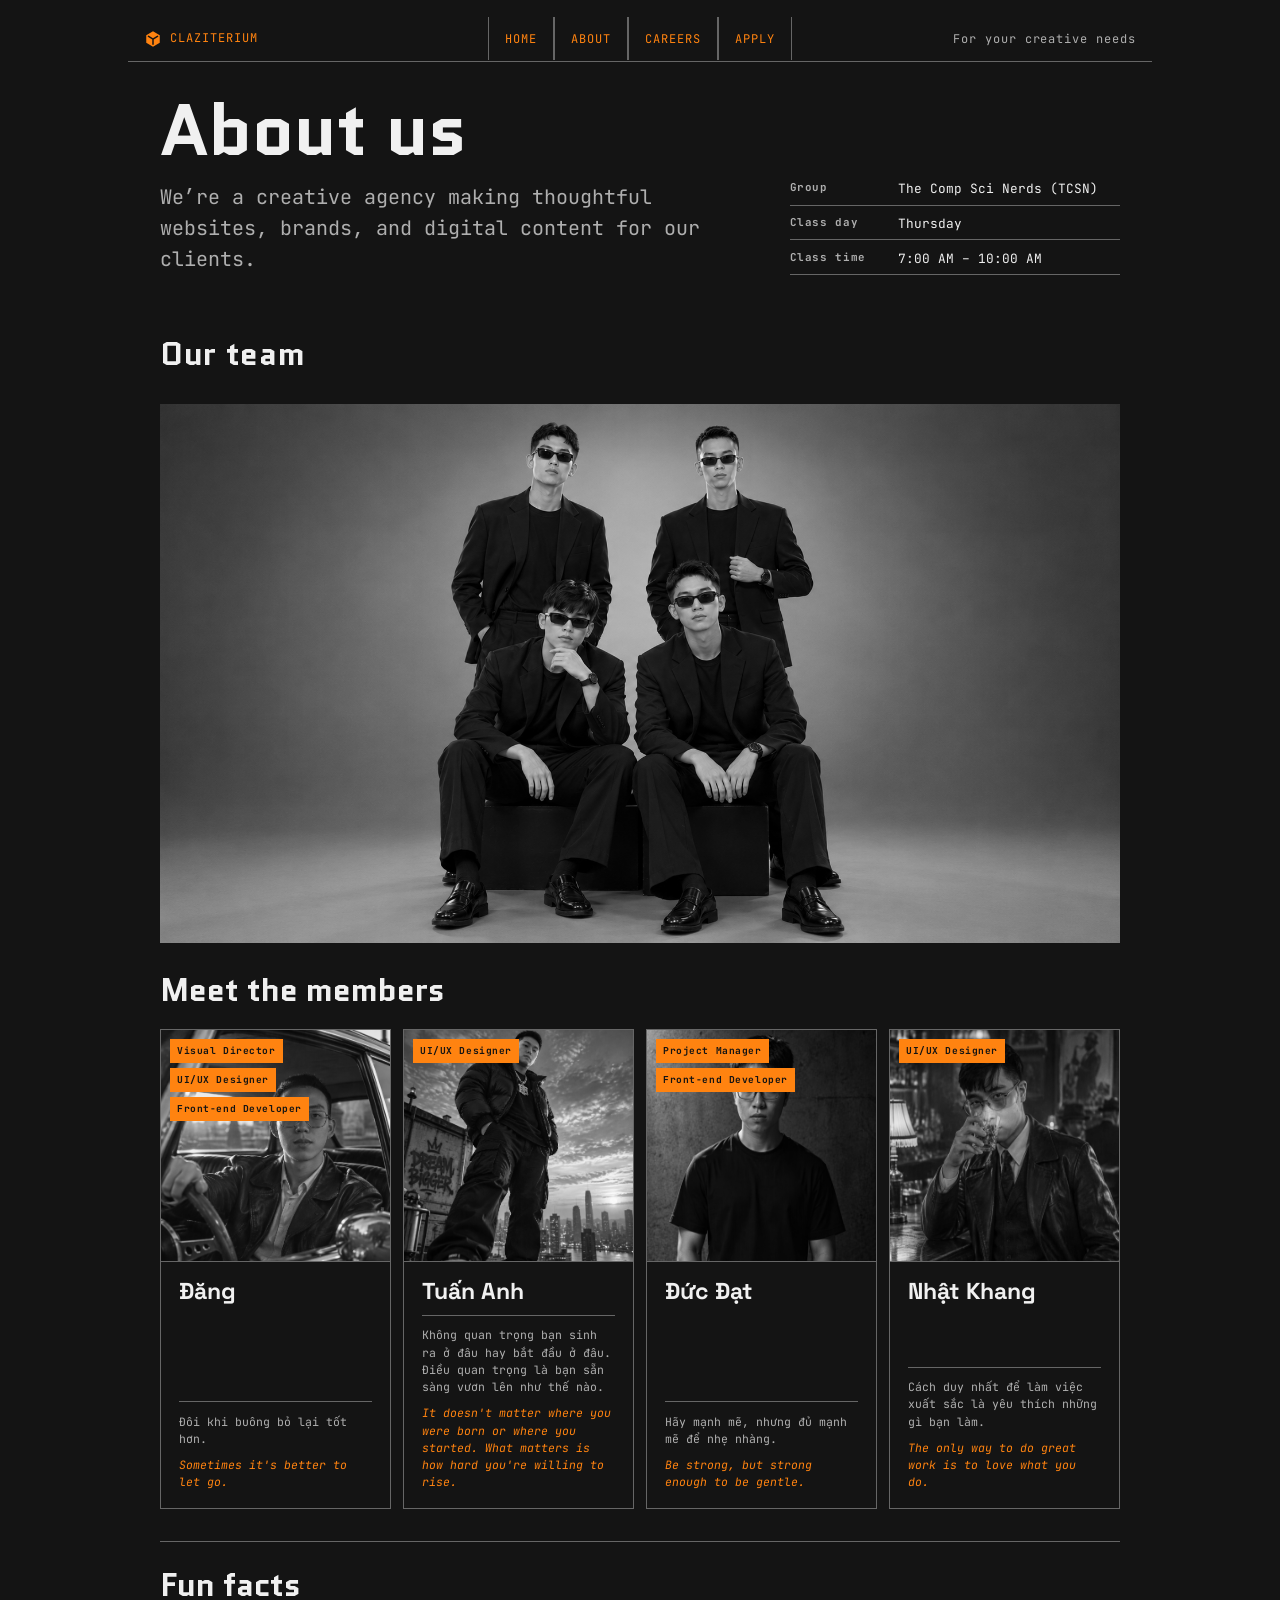
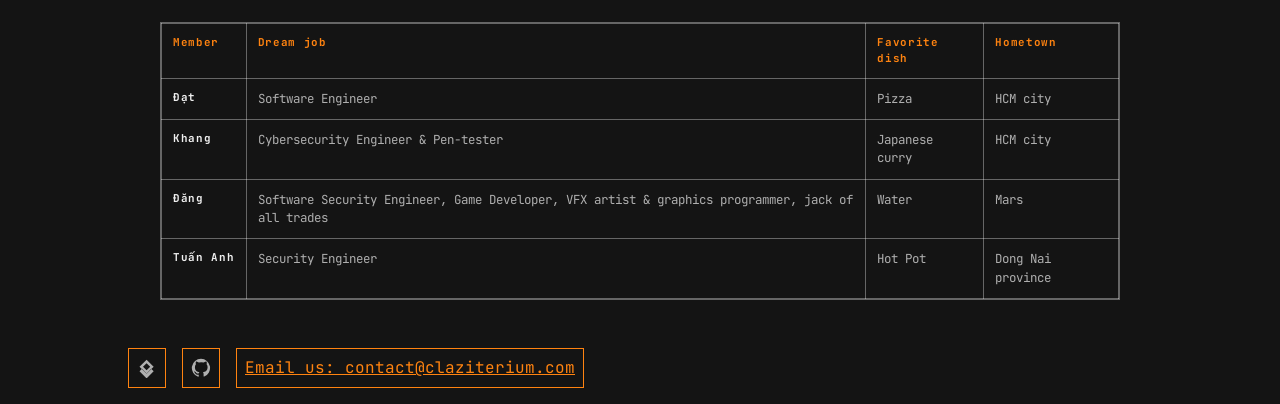
==== commit 15e32c76: "added content into apply.html and styles yay" ====
--- a/about.html
+++ b/about.html
@@ -12,7 +12,7 @@
 </head>
 <body>
   <header class="site-header">
-    <p><a href="index.html"><svg class="company-logo" viewBox="0 -960 960 960" role="img"><use href="company_logo.svg#company-logo"></use></svg> CLAZITERIUM</a></p>
+    <p><a href="index.html" style="text-decoration: none;"><svg class="company-logo" viewBox="0 -960 960 960"><use href="company_logo.svg#company-logo"></use></svg> CLAZITERIUM</a></p>
     <nav>
       <a href="index.html">Home</a>
       <a href="about.html">About</a>
--- a/layout.css
+++ b/layout.css
@@ -401,7 +401,7 @@
 }
 
 .intro-page .intro-sec {
-  grid-column: 1 / 9;
+  grid-column: 1 / 8;
   grid-row: 1;
   display: flex;
   min-height: 0;
@@ -426,36 +426,81 @@
 }
 
 .intro-page .intro-details {
-  grid-column: 9 / 13;
+  grid-column: 8 / -1;
   grid-row: 1;
   max-width: none;
   min-height: 0;
   margin: 0;
-  padding: clamp(1rem, 2vw, 1.75rem);
+  padding: clamp(0.85rem, 1.4vw, 1.25rem);
   font-size: 1rem;
+  letter-spacing: normal;
+  border: 0;
 }
 
 .intro-page .intro-details h2,
 .intro-page .intro-search h2 {
-  margin: 0.75rem 0 1rem;
-  font-size: clamp(1.5rem, 2.5vw, 2.25rem);
+  margin: 0 0 0.75rem;
+  font-size: clamp(1.25rem, 2vw, 1.75rem);
   line-height: 1;
 }
 
 .intro-page .intro-details table {
-  margin: 0;
-  border-collapse: collapse;
+  display: block;
+  width: 100%;
+  margin: 0;
+  border: 1px solid var(--border);
+  border-collapse: separate;
+  border-spacing: 0;
   font-size: clamp(0.8rem, 1.2vw, 1rem);
+  letter-spacing: normal;
+}
+
+.intro-page .intro-details tbody {
+  display: grid;
+  grid-template-columns: repeat(2, minmax(0, 1fr));
+}
+
+.intro-page .intro-details tr {
+  display: flex;
+  min-width: 0;
+  min-height: 9rem;
+  box-sizing: border-box;
+  flex-direction: column;
+  padding: clamp(0.75rem, 1.2vw, 1.25rem);
+  border-right: 1px solid var(--border);
+  border-bottom: 1px solid var(--border);
+}
+
+.intro-page .intro-details tr:nth-child(2n) {
+  border-right: 0;
+}
+
+.intro-page .intro-details tr:nth-last-child(-n + 2) {
+  border-bottom: 0;
 }
 
 .intro-page .intro-details table th,
 .intro-page .intro-details table td {
-  padding: 0.65rem 0.5rem;
-  border: 1px solid var(--border);
+  display: block;
+  padding: 0;
+  border: 0;
+  text-align: left;
 }
 
 .intro-page .intro-details table th {
-  text-align: left;
+  color: var(--header);
+  font-family: var(--font-body);
+  font-size: clamp(1rem, 1.4vw, 1.25rem);
+  line-height: 1.15;
+}
+
+.intro-page .intro-details table td {
+  margin-top: 0.7rem;
+  padding-top: 0.6rem;
+  border-top: 1px solid var(--border);
+  color: var(--text);
+  font-size: 0.72rem;
+  line-height: 1.55;
 }
 
 .intro-page {
@@ -557,21 +602,23 @@
   }
 
   .intro-page .intro-sec {
-    grid-column: 1 / 5;
+    grid-column: 1 / -1;
+    grid-row: 1;
   }
 
   .intro-page .intro-details {
-    grid-column: 5 / 7;
+    grid-column: 1 / -1;
+    grid-row: 2;
   }
 
   .intro-page .intro-idea {
     grid-column: 1 / 4;
-    grid-row: 2;
+    grid-row: 3;
   }
 
   .intro-page .intro-search {
     grid-column: 4 / 7;
-    grid-row: 2;
+    grid-row: 3;
   }
 }
 
@@ -619,6 +666,22 @@
     grid-row: 2;
   }
 
+  .intro-page .intro-details tbody {
+    grid-template-columns: minmax(0, 1fr);
+  }
+
+  .intro-page .intro-details tr,
+  .intro-page .intro-details tr:nth-child(2n),
+  .intro-page .intro-details tr:nth-last-child(-n + 2) {
+    min-height: 0;
+    border-right: 0;
+    border-bottom: 1px solid var(--border);
+  }
+
+  .intro-page .intro-details tr:last-child {
+    border-bottom: 0;
+  }
+
   .intro-page .intro-idea {
     grid-column: 1;
     grid-row: 3;
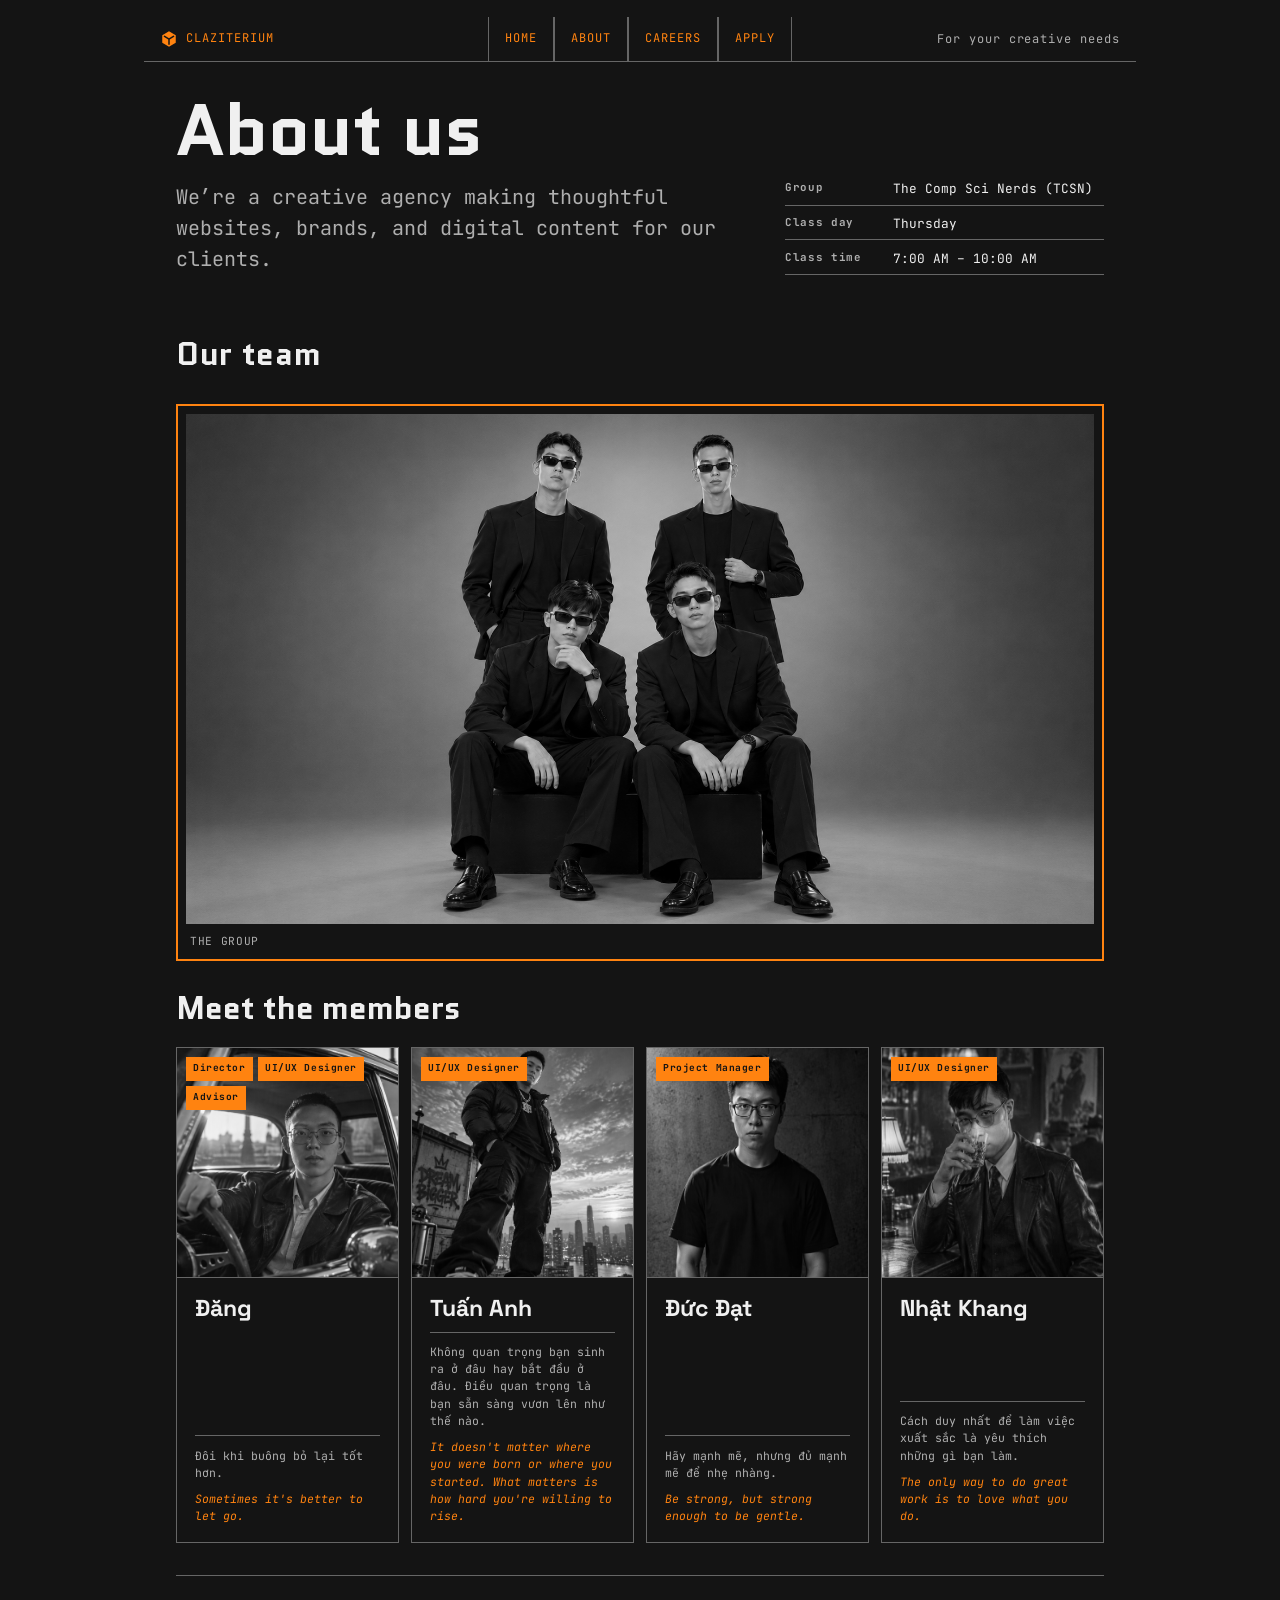
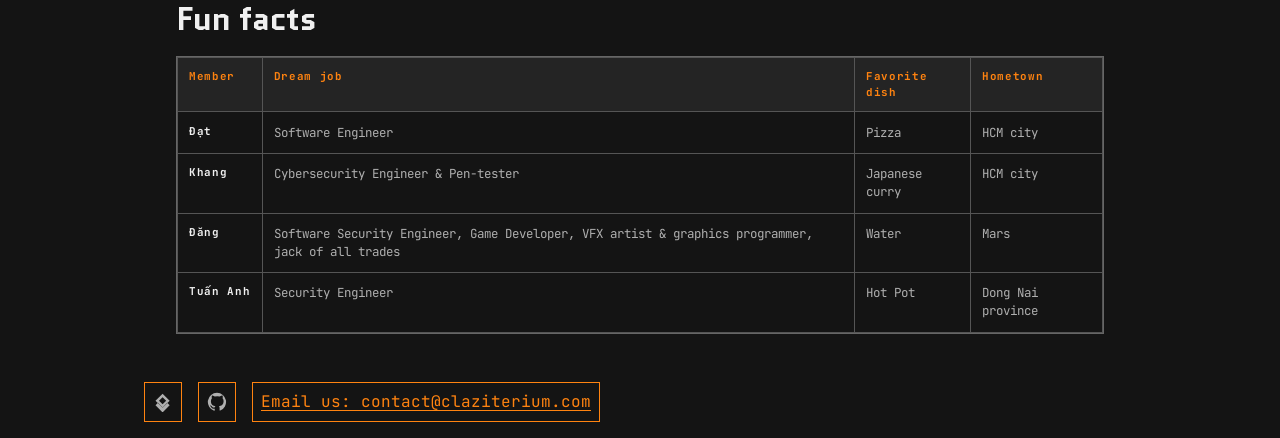
==== commit fef0dccf: "added super small details that the assignment wants" ====
--- a/about.html
+++ b/about.html
@@ -8,6 +8,10 @@
   <link rel="stylesheet" href="colors.css">
   <link rel="stylesheet" href="animations.css">
   <link rel="stylesheet" href="about-styles.css">
+  <link rel="stylesheet" href="styles.css">
+  <style>
+    .site-header nav a { text-wrap: balance; }
+  </style>
   <title>CLAZITERIUM | About</title>
 </head>
 <body>
@@ -39,16 +43,19 @@
       <div class="section-heading">
         <h2 id="team-heading">Our team</h2>
       </div>
-      <img src="teampic.png" width="1200" height="675" alt="The CLAZITERIUM team" class="team-picture" style="filter: grayscale();">
+      <figure>
+        <img src="teampic.png" width="1200" height="675" alt="The CLAZITERIUM team" class="team-picture" style="filter: grayscale();">
+        <figcaption>the group</figcaption>
+      </figure>
       <h2 class="members-heading">Meet the members</h2>
       <div class="member-list">
         <article class="member-card">
           <div class="member-image">
             <img src="dang.png" width="300" height="450" alt="Đăng">
             <div class="role-list">
-              <p class="role">Visual Director</p>
+              <p class="role">Director</p>
               <p class="role">UI/UX Designer</p>
-              <p class="role">Front-end Developer</p>
+              <p class="role">Advisor</p>
             </div>
           </div>
           <div class="member-details">
@@ -81,7 +88,6 @@
             <img src="dat.png" width="300" height="450" alt="Đức Đạt">
             <div class="role-list">
               <p class="role">Project Manager</p>
-              <p class="role">Front-end Developer</p>
             </div>
           </div>
           <div class="member-details">
--- a/layout.css
+++ b/layout.css
@@ -536,7 +536,7 @@
   padding: 1rem clamp(1rem, 2.5vw, 2rem);
 }
 
-.intro-page .intro-search form {
+.intro-page .intro-search .search-controls {
   display: grid;
   grid-template-columns: minmax(0, 1fr) auto;
   gap: 0.5rem;
@@ -694,7 +694,7 @@
     min-height: 9rem;
   }
 
-  .intro-page .intro-search form {
+  .intro-page .intro-search .search-controls {
     grid-template-columns: 1fr;
   }
 
--- a/animations.css
+++ b/animations.css
@@ -2,8 +2,8 @@
 .thecoolhire {
   height: 2rem;
   overflow: hidden;
-  background-color: #ffbd16;
-  animation: hiring-background-flash 2.5s linear infinite;
+  background-color: #ffa928;
+  animation: hiring-background-flash 1s linear infinite;
 }
 
 .thecoolhire span {
@@ -31,23 +31,23 @@
 
 .hire-gr > span:not(.main-strip) {
   flex: 0 0 auto;
-  color: #000;
-  font-size: 1.5rem;
-  animation: hiring-text-flash 2.5s linear infinite;
+  color: #25150D;
+  font-size: 1.05rem;
+  animation: hiring-text-flash 1s linear infinite;
 }
 
 .hire-gr .main-strip {
   display: block;
-  flex: 0 0 20rem;
+  flex: 0 0 11rem;
   box-sizing: border-box;
-  height: 1.25rem;
-  color: #000;
+  height: 1.1rem;
   background-image: repeating-linear-gradient(
     45deg,
     currentColor 0 8px,
     transparent 8px 16px
   );
-  animation: hiring-text-flash 2.5s linear infinite;
+  animation: hiring-text-flash 1s linear infinite,
+    hiring-stripe-scroll 800ms linear infinite;
 }
 
 @keyframes hiring-scroll {
@@ -56,29 +56,45 @@
   }
 }
 
+@keyframes hiring-stripe-scroll {
+  from {
+    background-position: 0 0;
+  }
+
+  to {
+    background-position: -22.6274px 0;
+  }
+}
+
 @keyframes hiring-background-flash {
   0%,
-  30%,
-  100% {
-    background-color: #ffbd16;
+  48.387% {
+    background-color: #ffa928;
   }
 
   50%,
-  80% {
-    background-color: #ea1b1b;
+  98.387% {
+    background-color: #ff372b;
+  }
+
+  100% {
+    background-color: #ffa928;
   }
 }
 
 @keyframes hiring-text-flash {
   0%,
-  30%,
-  100% {
-    color: #000;
+  48.387% {
+    color: #25150D;
   }
 
   50%,
-  80% {
-    color: #fff;
+  98.387% {
+    color: #ffded1;
+  }
+
+  100% {
+    color: #25150D;
   }
 }
 
@@ -162,13 +178,4 @@
     opacity: 1;
     transform: translateY(0);
   }
-}
-
-@media (prefers-reduced-motion: reduce) {
-  .intro-page .intro-brand h1,
-  .intro-page .intro-main h2,
-  .intro-page .intro-main :is(th, td, p, label, button) {
-    animation: none;
-    transform: none;
-  }
-}
+}
--- a/about-styles.css
+++ b/about-styles.css
@@ -110,6 +110,22 @@
   height: auto;
 }
 
+.team-section figure {
+  margin: 0;
+  padding: 0.5rem;
+  border: 2px solid #ff8310;
+  background: #141414;
+}
+
+.team-section figcaption {
+  padding: 0.65rem 0.25rem 0.15rem;
+  color: #afafaf;
+  font-family: var(--font-mono);
+  font-size: 0.7rem;
+  letter-spacing: 0.06em;
+  text-transform: uppercase;
+}
+
 .members-heading {
   padding-top: 0.5rem;
 }
@@ -216,29 +232,45 @@
 
 .facts-section table {
   min-width: 40rem;
+  background: #141414;
   border-collapse: collapse;
 }
 
 .facts-section th,
 .facts-section td {
   padding: 0.7rem;
-  border: 1px solid var(--border);
+  border: 1px solid #555555;
   text-align: left;
   vertical-align: top;
   line-height: 1.45;
 }
 
 .facts-section thead th {
-  color: var(--accent);
+  background: #242424;
+  color: #ff8310;
 }
 
 .facts-section tbody th {
-  color: var(--header);
+  color: #f0f0f0;
   white-space: nowrap;
 }
 
 .facts-section td {
+  color: #afafaf;
   font-size: 0.78rem;
+}
+
+.facts-section tbody tr {
+  transition: background-color 160ms ease, color 160ms ease;
+}
+
+.facts-section tbody tr:hover {
+  background: #303030;
+}
+
+.facts-section tbody tr:hover th,
+.facts-section tbody tr:hover td {
+  color: #ffffff;
 }
 
 @media (max-width: 58rem) {
--- a/styles.css
+++ b/styles.css
@@ -0,0 +1,65 @@
+@import url("variables.css");
+
+/* Shared base rules use type, universal, and attribute selectors. */
+* {
+  box-sizing: border-box;
+}
+
+html {
+  color-scheme: dark;
+}
+
+body {
+  min-width: 320px;
+}
+
+img,
+svg {
+  max-width: 100%;
+}
+
+input,
+select,
+textarea,
+button {
+  font: inherit;
+}
+
+a {
+  text-underline-offset: 0.2em;
+}
+
+/* Attribute and descendant selectors improve links and control affordances. */
+a[href^="mailto:"] {
+  overflow-wrap: anywhere;
+}
+
+button[disabled],
+input[disabled],
+select[disabled] {
+  cursor: not-allowed;
+  opacity: 0.65;
+}
+
+/* Combinator and pseudo-class selectors keep navigation usable by keyboard. */
+header nav a {
+  min-height: 2.75rem;
+}
+
+:is(a, button, input, select, textarea, summary):focus-visible {
+  outline: 2px solid var(--accent);
+  outline-offset: 3px;
+}
+
+/* Preserve comfortable reading and touch spacing on narrow screens. */
+@media (max-width: 40rem) {
+  body {
+    width: 100%;
+    padding: 0.75rem;
+  }
+
+  footer {
+    gap: 0.75rem;
+  }
+}
+
